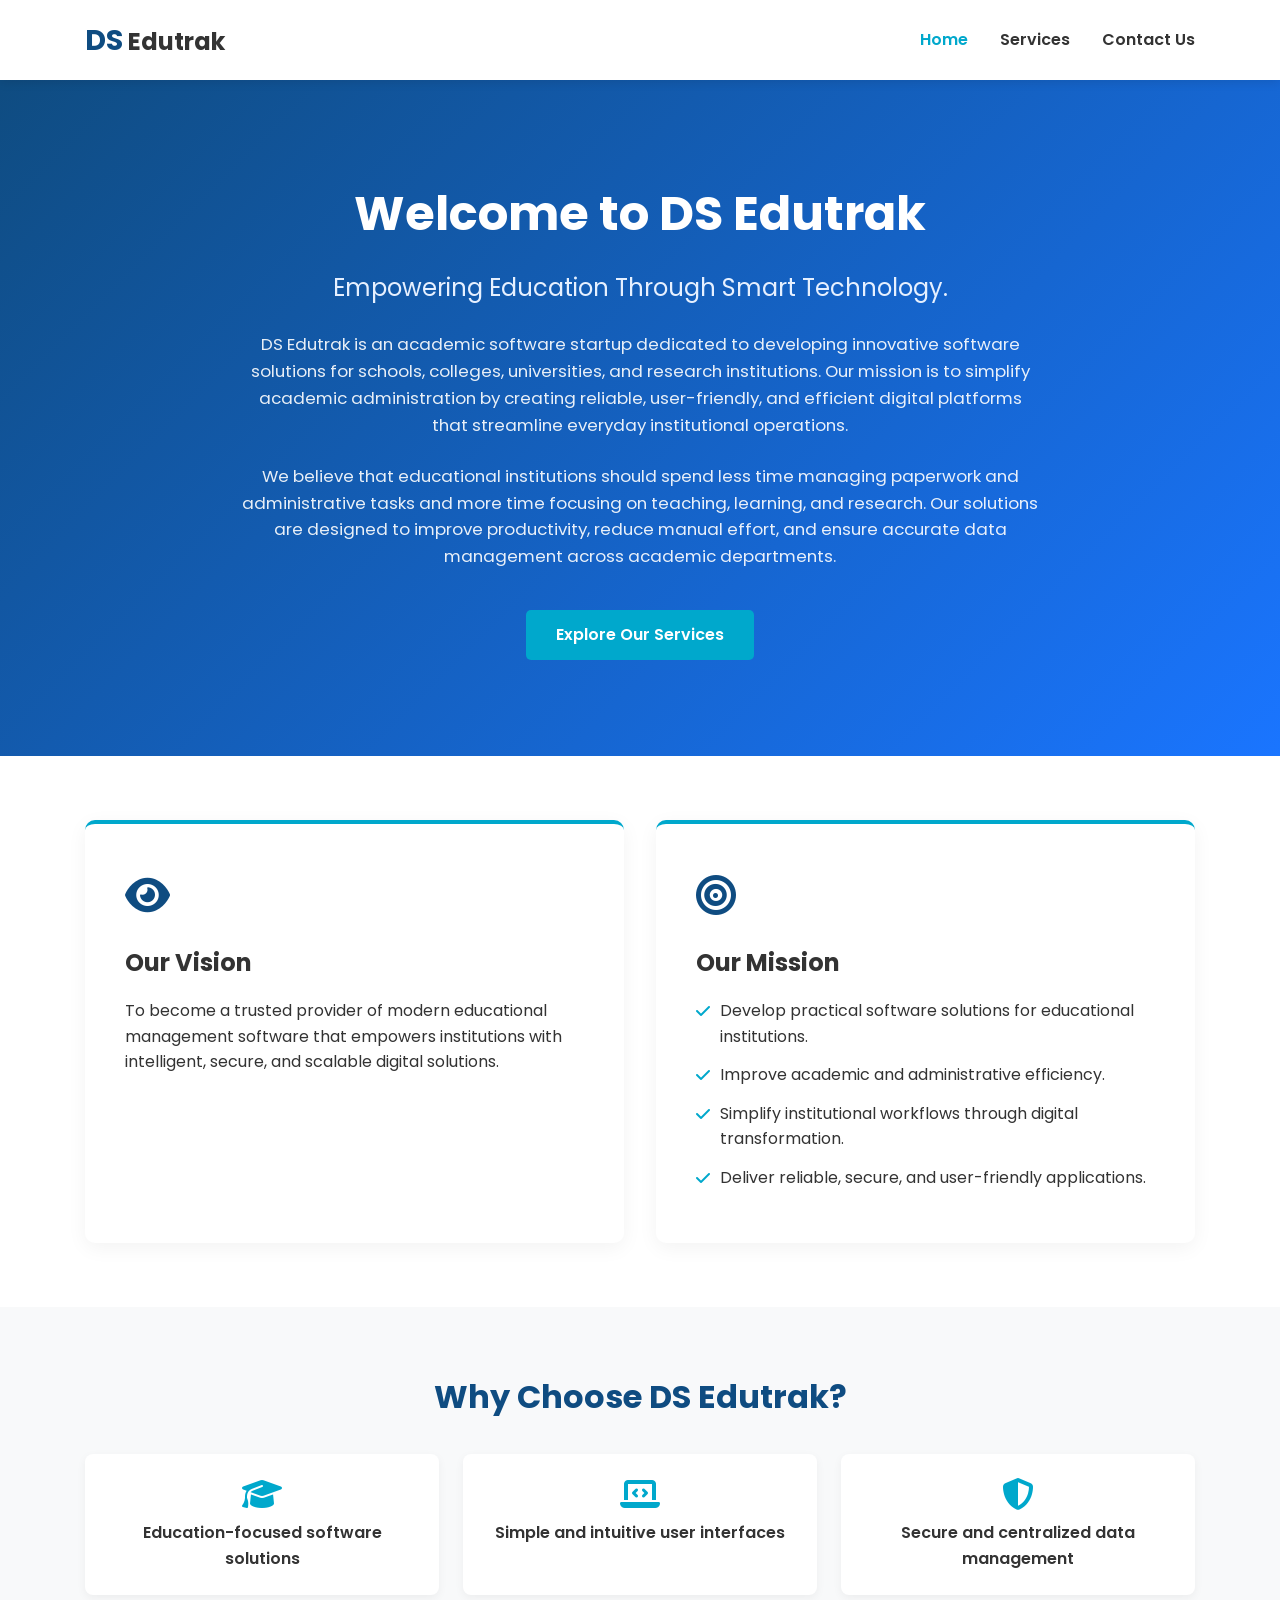
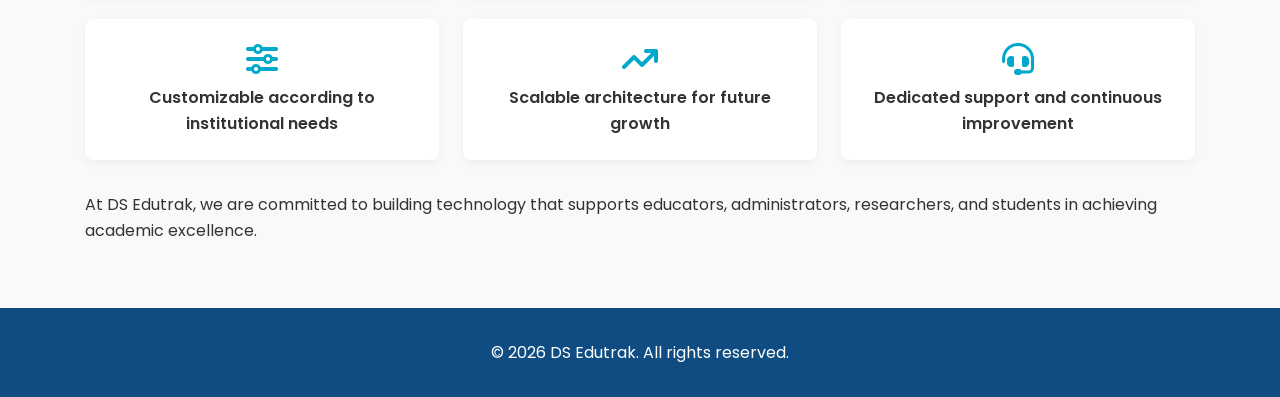
==== index.html @ b426eab2 "pages" ====
<!DOCTYPE html>
<html lang="en">
<head>
    <meta charset="UTF-8">
    <!-- THIS is the magic line that makes it mobile adjustable -->
    <meta name="viewport" content="width=device-width, initial-scale=1.0">
    
    <title>DS Edutrak | Smart Educational Technology</title>

    <!-- Google Fonts: Poppins -->
    <link href="https://fonts.googleapis.com/css2?family=Poppins:wght@300;400;600;700&display=swap" rel="stylesheet">
    
    <!-- FontAwesome for Icons (Mobile Menu, etc.) -->
    <link rel="stylesheet" href="https://cdnjs.cloudflare.com/ajax/libs/font-awesome/6.4.0/css/all.min.css">
    
    <!-- Our Custom CSS -->
    <link rel="stylesheet" href="css/style.css">
</head>
<body>

    <!-- ================= HEADER & NAVIGATION ================= -->
    <header>
        <div class="container header-container">
            <!-- Our CSS-based Logo -->
            <a href="index.html" class="logo">
                <span class="logo-ds">DS</span> Edutrak
            </a>

            <!-- Mobile Menu Toggle Button -->
            <button class="mobile-menu-btn" id="menu-btn">
                <i class="fa-solid fa-bars"></i>
            </button>

            <!-- Navigation Links -->
            <nav id="nav-menu">
                <ul class="nav-links">
                    <li><a href="index.html" class="active">Home</a></li>
                    <li><a href="services.html">Services</a></li>
                    <li><a href="contact.html">Contact Us</a></li>
                </ul>
            </nav>
        </div>
    </header>

    <!-- ================= MAIN CONTENT AREA ================= -->
    <main>
        
        <!-- Hero / Welcome Section -->
        <section class="hero">
            <div class="container">
                <h1>Welcome to DS Edutrak</h1>
                <h2>Empowering Education Through Smart Technology.</h2>
                <p>DS Edutrak is an academic software startup dedicated to developing innovative software solutions for schools, colleges, universities, and research institutions. Our mission is to simplify academic administration by creating reliable, user-friendly, and efficient digital platforms that streamline everyday institutional operations.</p>
                <p>We believe that educational institutions should spend less time managing paperwork and administrative tasks and more time focusing on teaching, learning, and research. Our solutions are designed to improve productivity, reduce manual effort, and ensure accurate data management across academic departments.</p>
                <a href="services.html" class="btn">Explore Our Services</a>
            </div>
        </section>

        <!-- Vision and Mission Section -->
        <section class="vision-mission section-padding">
            <div class="container grid-2-col">
                
                <!-- Vision Card -->
                <div class="card">
                    <div class="card-icon"><i class="fa-solid fa-eye"></i></div>
                    <h3>Our Vision</h3>
                    <p>To become a trusted provider of modern educational management software that empowers institutions with intelligent, secure, and scalable digital solutions.</p>
                </div>

                <!-- Mission Card -->
                <div class="card">
                    <div class="card-icon"><i class="fa-solid fa-bullseye"></i></div>
                    <h3>Our Mission</h3>
                    <ul class="custom-list">
                        <li><i class="fa-solid fa-check"></i> Develop practical software solutions for educational institutions.</li>
                        <li><i class="fa-solid fa-check"></i> Improve academic and administrative efficiency.</li>
                        <li><i class="fa-solid fa-check"></i> Simplify institutional workflows through digital transformation.</li>
                        <li><i class="fa-solid fa-check"></i> Deliver reliable, secure, and user-friendly applications.</li>
                    </ul>
                </div>

            </div>
        </section>

        <!-- Why Choose Us Section -->
        <section class="why-choose-us section-padding bg-light">
            <div class="container">
                <h2 class="section-title">Why Choose DS Edutrak?</h2>
                
                <div class="features-grid">
                    <div class="feature-item"><i class="fa-solid fa-graduation-cap"></i> Education-focused software solutions</div>
                    <div class="feature-item"><i class="fa-solid fa-laptop-code"></i> Simple and intuitive user interfaces</div>
                    <div class="feature-item"><i class="fa-solid fa-shield-halved"></i> Secure and centralized data management</div>
                    <div class="feature-item"><i class="fa-solid fa-sliders"></i> Customizable according to institutional needs</div>
                    <div class="feature-item"><i class="fa-solid fa-arrow-trend-up"></i> Scalable architecture for future growth</div>
                    <div class="feature-item"><i class="fa-solid fa-headset"></i> Dedicated support and continuous improvement</div>
                </div>

                <p class="closing-text">At DS Edutrak, we are committed to building technology that supports educators, administrators, researchers, and students in achieving academic excellence.</p>
            </div>
        </section>

    </main>
    <!-- ================= FOOTER ================= -->
    <footer>
        <div class="container">
            <p>&copy; 2026 DS Edutrak. All rights reserved.</p>
        </div>
    </footer>

    <!-- Our Custom JS -->
    <script src="js/script.js"></script>
</body>
</html>
---- css/style.css ----
/* ================= CSS VARIABLES (Color Palette) ================= */
:root {
    --primary-color: #0f4c81; /* Deep Trust Blue */
    --secondary-color: #00a8cc; /* Vibrant Teal */
    --text-dark: #333333;
    --text-light: #666666;
    --bg-light: #f8f9fa;
    --white: #ffffff;
    --transition: all 0.3s ease;
}

/* ================= CSS RESET & GLOBAL STYLES ================= */
* {
    margin: 0;
    padding: 0;
    box-sizing: border-box;
}

body {
    font-family: 'Poppins', sans-serif;
    line-height: 1.6;
    color: var(--text-dark);
    background-color: var(--white);
}

a {
    text-decoration: none;
    color: var(--text-dark);
}

ul {
    list-style: none;
}

.container {
    max-width: 1150px;
    margin: 0 auto;
    padding: 0 20px;
}

.section-padding {
    padding: 4rem 0;
}

.bg-light {
    background-color: var(--bg-light);
}

.text-center {
    text-align: center;
}

.mt-2 {
    margin-top: 1.5rem;
}

.section-title {
    font-size: 2rem;
    color: var(--primary-color);
    margin-bottom: 2rem;
    text-align: center;
}

/* Buttons */
.btn {
    display: inline-block;
    background-color: var(--secondary-color);
    color: var(--white);
    padding: 12px 30px;
    border-radius: 5px;
    font-weight: 600;
    transition: var(--transition);
    border: none;
    cursor: pointer;
}

.btn:hover {
    background-color: var(--primary-color);
    transform: translateY(-2px);
}

/* ================= HEADER & NAVIGATION ================= */
header {
    background-color: var(--white);
    box-shadow: 0 2px 10px rgba(0,0,0,0.1);
    position: sticky;
    top: 0;
    z-index: 1000;
}

.header-container {
    display: flex;
    justify-content: space-between;
    align-items: center;
    height: 80px;
}

/* CSS Logo */
.logo {
    font-size: 1.5rem;
    font-weight: 700;
    color: var(--text-dark);
}
.logo-ds {
    color: var(--primary-color);
    font-size: 1.8rem;
}

.nav-links {
    display: flex;
    gap: 2rem;
}

.nav-links a {
    font-weight: 600;
    font-size: 1rem;
    transition: var(--transition);
}

.nav-links a:hover, .nav-links a.active {
    color: var(--secondary-color);
}

.mobile-menu-btn {
    display: none; /* Hidden on desktop */
    font-size: 1.5rem;
    background: none;
    border: none;
    cursor: pointer;
    color: var(--primary-color);
}

/* ================= HOME PAGE STYLES ================= */
.hero {
    background: linear-gradient(135deg, var(--primary-color) 0%, #1a75ff 100%);
    color: var(--white);
    padding: 6rem 0;
    text-align: center;
}

.hero h1 {
    font-size: 3rem;
    margin-bottom: 1rem;
}

.hero h2 {
    font-size: 1.5rem;
    font-weight: 400;
    margin-bottom: 1.5rem;
    color: #e6f0ff;
}

.hero p {
    max-width: 800px;
    margin: 0 auto 1.5rem auto;
    font-size: 1.05rem;
    opacity: 0.9;
}

.hero .btn {
    margin-top: 1rem;
}

/* Grids */
.grid-2-col {
    display: grid;
    grid-template-columns: 1fr 1fr;
    gap: 2rem;
}

/* Cards */
.card {
    background: var(--white);
    padding: 2.5rem;
    border-radius: 10px;
    box-shadow: 0 5px 20px rgba(0,0,0,0.05);
    border-top: 4px solid var(--secondary-color);
    transition: var(--transition);
}

.card:hover {
    transform: translateY(-5px);
    box-shadow: 0 8px 25px rgba(0,0,0,0.1);
}

.card-icon {
    font-size: 2.5rem;
    color: var(--primary-color);
    margin-bottom: 1rem;
}

.card h3 {
    margin-bottom: 1rem;
    font-size: 1.5rem;
}

.custom-list li {
    margin-bottom: 0.8rem;
    display: flex;
    align-items: flex-start;
    gap: 10px;
}

.custom-list i {
    color: var(--secondary-color);
    margin-top: 5px;
}

/* Features Grid */
.features-grid {
    display: grid;
    grid-template-columns: repeat(3, 1fr);
    gap: 1.5rem;
    margin-bottom: 2rem;
}

.feature-item {
    background: var(--white);
    padding: 1.5rem;
    border-radius: 8px;
    box-shadow: 0 3px 10px rgba(0,0,0,0.05);
    display: flex;
    flex-direction: column;
    align-items: center;
    text-align: center;
    font-weight: 600;
    gap: 10px;
}

.feature-item i {
    font-size: 2rem;
    color: var(--secondary-color);
}

/* ================= INTERNAL PAGES (Services & Contact) ================= */
.page-header {
    background-color: var(--bg-light);
    padding: 4rem 0;
    text-align: center;
    border-bottom: 1px solid #e0e0e0;
}

.page-header h1 {
    color: var(--primary-color);
    font-size: 2.5rem;
    margin-bottom: 1rem;
}

.page-header p {
    max-width: 700px;
    margin: 0 auto;
    font-size: 1.1rem;
    color: var(--text-light);
}

/* Services Grid */
.services-grid {
    display: grid;
    grid-template-columns: repeat(auto-fit, minmax(300px, 1fr));
    gap: 2rem;
}

.service-card {
    background: var(--white);
    border: 1px solid #eee;
    padding: 2rem;
    border-radius: 8px;
    transition: var(--transition);
}

.service-card:hover {
    box-shadow: 0 10px 30px rgba(0,0,0,0.08);
    border-color: var(--secondary-color);
}

.service-icon {
    font-size: 2rem;
    color: var(--secondary-color);
    margin-bottom: 1rem;
}

.service-card h3 {
    margin-bottom: 1rem;
    color: var(--primary-color);
}

.custom-dev {
    background: var(--primary-color);
    color: var(--white);
}

.custom-dev h3, .custom-dev .service-icon {
    color: var(--white);
}

/* Tags */
.tags-container {
    display: flex;
    flex-wrap: wrap;
    justify-content: center;
    gap: 1rem;
    margin: 2rem 0;
}

.tag {
    background: rgba(0, 168, 204, 0.1);
    color: var(--primary-color);
    padding: 8px 20px;
    border-radius: 50px;
    font-weight: 600;
    font-size: 0.95rem;
}

/* Contact Info & Form Placeholder */
.info-block {
    background: var(--white);
    padding: 1.5rem;
    border-radius: 8px;
    box-shadow: 0 2px 10px rgba(0,0,0,0.05);
}

.info-block h3 {
    color: var(--primary-color);
    margin-bottom: 0.5rem;
}

.form-placeholder {
    background: var(--bg-light);
    border: 2px dashed #ccc;
    height: 100%;
    min-height: 400px;
    display: flex;
    flex-direction: column;
    align-items: center;
    justify-content: center;
    border-radius: 8px;
    color: var(--text-light);
    font-size: 1.2rem;
}

.form-placeholder i {
    font-size: 3rem;
    margin-bottom: 1rem;
    color: #ccc;
}

/* ================= FOOTER ================= */
footer {
    background-color: var(--primary-color);
    color: var(--white);
    text-align: center;
    padding: 2rem 0;
    margin-top: auto;
}

/* ================= MOBILE RESPONSIVENESS ================= */
@media (max-width: 768px) {
    .grid-2-col, .features-grid {
        grid-template-columns: 1fr;
    }
    
    .hero h1 {
        font-size: 2.2rem;
    }
    
    /* Mobile Menu Implementation */
    .mobile-menu-btn {
        display: block;
    }
    
    #nav-menu {
        position: absolute;
        top: 80px;
        left: 0;
        width: 100%;
        background-color: var(--white);
        box-shadow: 0 10px 10px rgba(0,0,0,0.1);
        transform: translateY(-150%);
        transition: transform 0.3s ease-in-out;
        z-index: -1;
    }
    
    #nav-menu.active {
        transform: translateY(0);
    }
    
    .nav-links {
        flex-direction: column;
        gap: 0;
        padding: 1rem 0;
    }
    
    .nav-links li {
        text-align: center;
    }
    
    .nav-links a {
        display: block;
        padding: 1rem;
    }
}
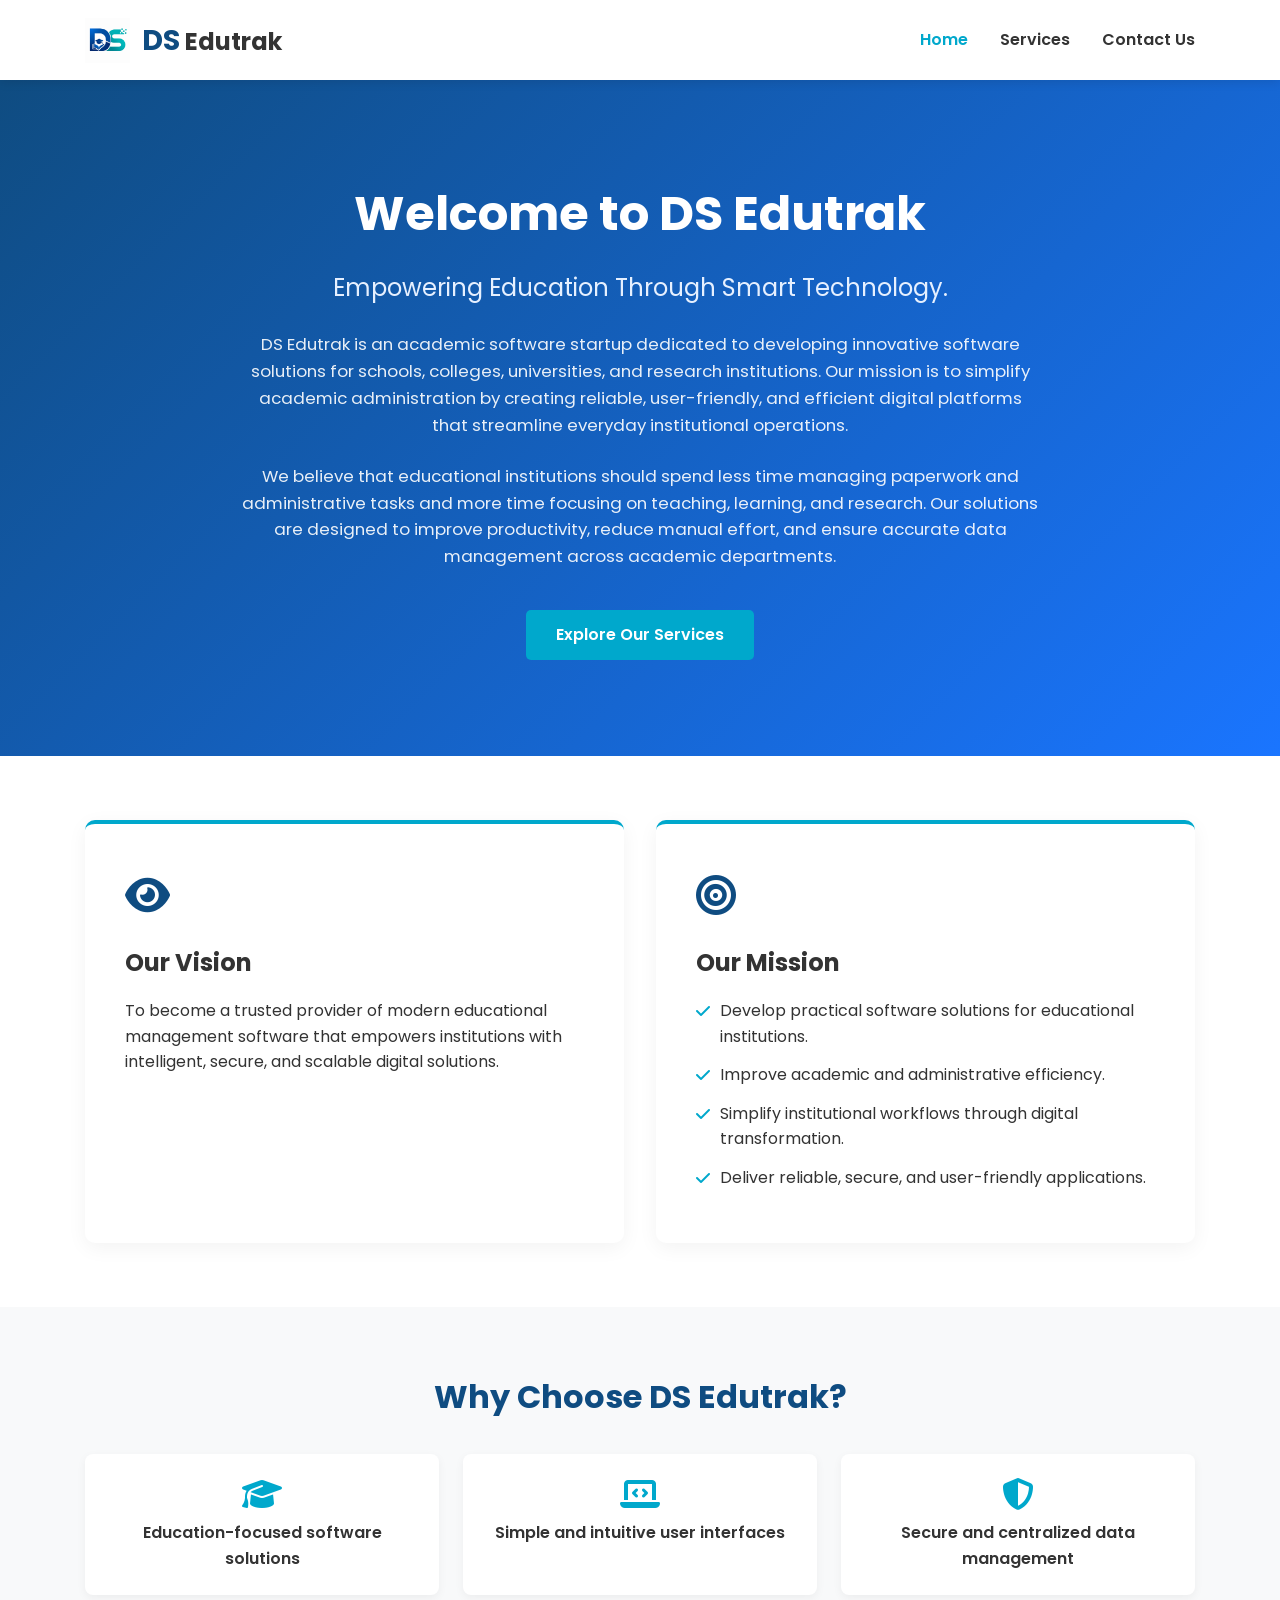
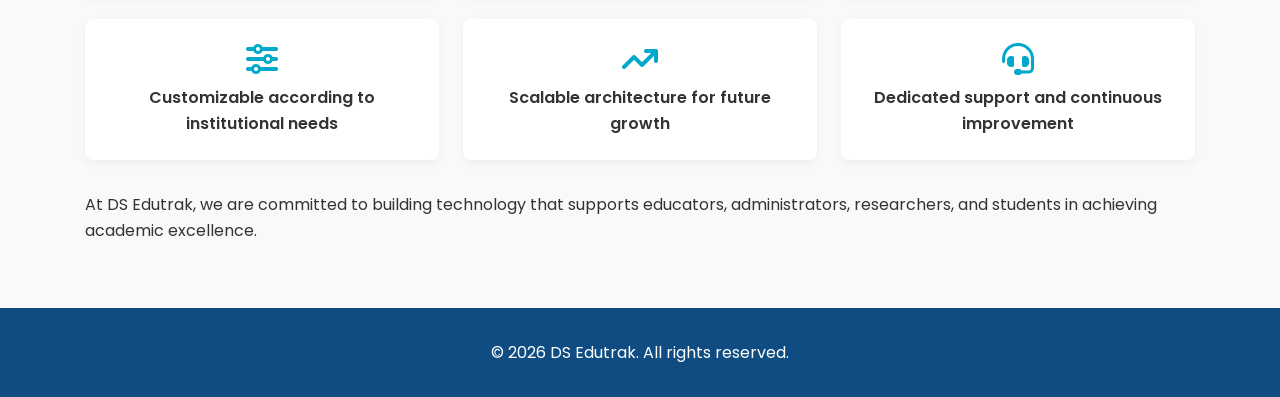
==== commit 985dd529: "logo" ====
--- a/index.html
+++ b/index.html
@@ -23,8 +23,11 @@
         <div class="container header-container">
             <!-- Our CSS-based Logo -->
             <a href="index.html" class="logo">
-                <span class="logo-ds">DS</span> Edutrak
-            </a>
+    <img src="images/logo.png" alt="DS Edutrak Logo" class="logo-img">
+    <div class="logo-text">
+        <span class="logo-ds">DS</span> Edutrak
+    </div>
+</a>
 
             <!-- Mobile Menu Toggle Button -->
             <button class="mobile-menu-btn" id="menu-btn">
--- a/css/style.css
+++ b/css/style.css
@@ -95,12 +95,26 @@
     height: 80px;
 }
 
-/* CSS Logo */
+/* CSS Logo with Image */
 .logo {
+    display: flex;
+    align-items: center;
+    gap: 12px; /* Space between image and text */
+    text-decoration: none;
+}
+
+.logo-img {
+    height: 45px; /* Medium size - adjusts automatically if header changes */
+    width: auto;
+    object-fit: contain;
+}
+
+.logo-text {
     font-size: 1.5rem;
     font-weight: 700;
     color: var(--text-dark);
 }
+
 .logo-ds {
     color: var(--primary-color);
     font-size: 1.8rem;
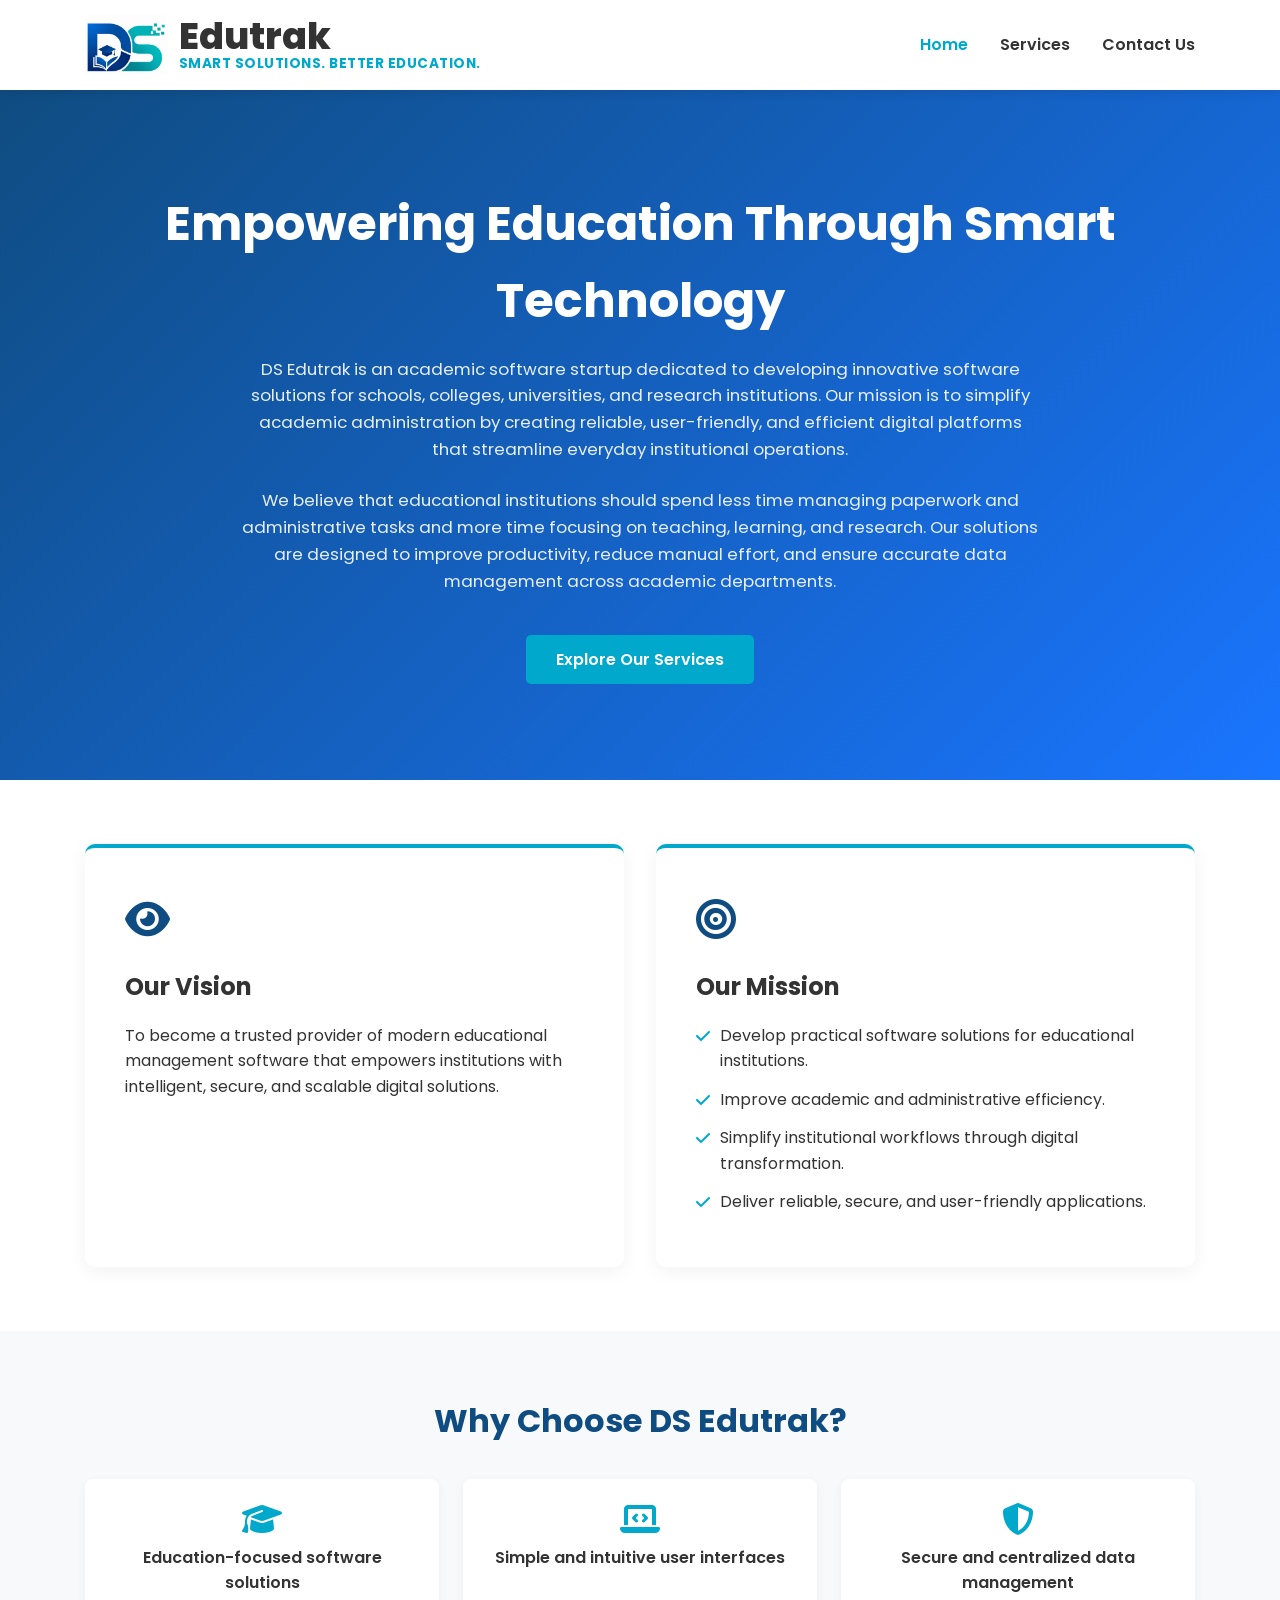
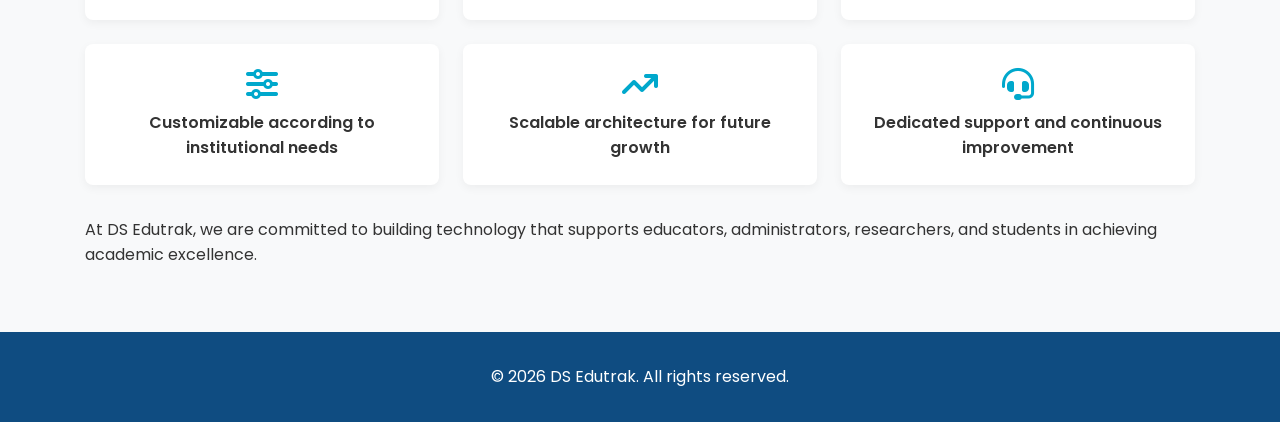
==== commit 1b6d25c6: "logo changed" ====
--- a/index.html
+++ b/index.html
@@ -21,13 +21,14 @@
     <!-- ================= HEADER & NAVIGATION ================= -->
     <header>
         <div class="container header-container">
-            <!-- Our CSS-based Logo -->
+           <!-- New Image Logo + Text + Tagline -->
             <a href="index.html" class="logo">
-    <img src="images/logo.png" alt="DS Edutrak Logo" class="logo-img">
-    <div class="logo-text">
-        <span class="logo-ds">DS</span> Edutrak
-    </div>
-</a>
+                <img src="images/logo.png" alt="DS Edutrak Logo" class="logo-img">
+                <div class="logo-content">
+                    <span class="logo-name">Edutrak</span>
+                    <span class="logo-tagline">Smart solutions. Better education.</span>
+                </div>
+            </a>
 
             <!-- Mobile Menu Toggle Button -->
             <button class="mobile-menu-btn" id="menu-btn">
@@ -51,8 +52,8 @@
         <!-- Hero / Welcome Section -->
         <section class="hero">
             <div class="container">
-                <h1>Welcome to DS Edutrak</h1>
-                <h2>Empowering Education Through Smart Technology.</h2>
+                <h1>Empowering Education Through Smart Technology</h1>
+            
                 <p>DS Edutrak is an academic software startup dedicated to developing innovative software solutions for schools, colleges, universities, and research institutions. Our mission is to simplify academic administration by creating reliable, user-friendly, and efficient digital platforms that streamline everyday institutional operations.</p>
                 <p>We believe that educational institutions should spend less time managing paperwork and administrative tasks and more time focusing on teaching, learning, and research. Our solutions are designed to improve productivity, reduce manual effort, and ensure accurate data management across academic departments.</p>
                 <a href="services.html" class="btn">Explore Our Services</a>
--- a/css/style.css
+++ b/css/style.css
@@ -88,27 +88,57 @@
     z-index: 1000;
 }
 
+/* Update header height */
 .header-container {
     display: flex;
     justify-content: space-between;
     align-items: center;
-    height: 80px;
-}
-
-/* CSS Logo with Image */
+    height: 90px;
+}
+
+/* Container for Image and Text */
 .logo {
     display: flex;
     align-items: center;
-    gap: 12px; /* Space between image and text */
+    gap: 12px; 
     text-decoration: none;
 }
 
+/* The Square DS Image */
 .logo-img {
-    height: 45px; /* Medium size - adjusts automatically if header changes */
+    /* Set this height to perfectly match the text. 
+       If the image looks slightly too small, change 60px to 65px */
+    height: 60px; 
     width: auto;
     object-fit: contain;
 }
 
+/* Stacks the Text and Tagline vertically and aligns them to the left */
+.logo-content {
+    display: flex;
+    flex-direction: column;
+    justify-content: center;
+    align-items: flex-start;
+}
+
+/* The word "Edutrak" */
+.logo-name {
+    font-size: 2.3rem; /* Slightly larger to sit flush with the top of the D */
+    font-weight: 800;  
+    color: var(--text-dark);
+    line-height: 0.9;  /* Pulls the text tighter to eliminate hidden padding */
+}
+
+/* The Tagline below */
+.logo-tagline {
+    font-size: 0.85rem;
+    font-weight: 700;
+    color: var(--secondary-color);
+    margin-top: 4px; 
+    text-transform: uppercase;
+    letter-spacing: 0.5px;
+    line-height: 1;
+}
 .logo-text {
     font-size: 1.5rem;
     font-weight: 700;
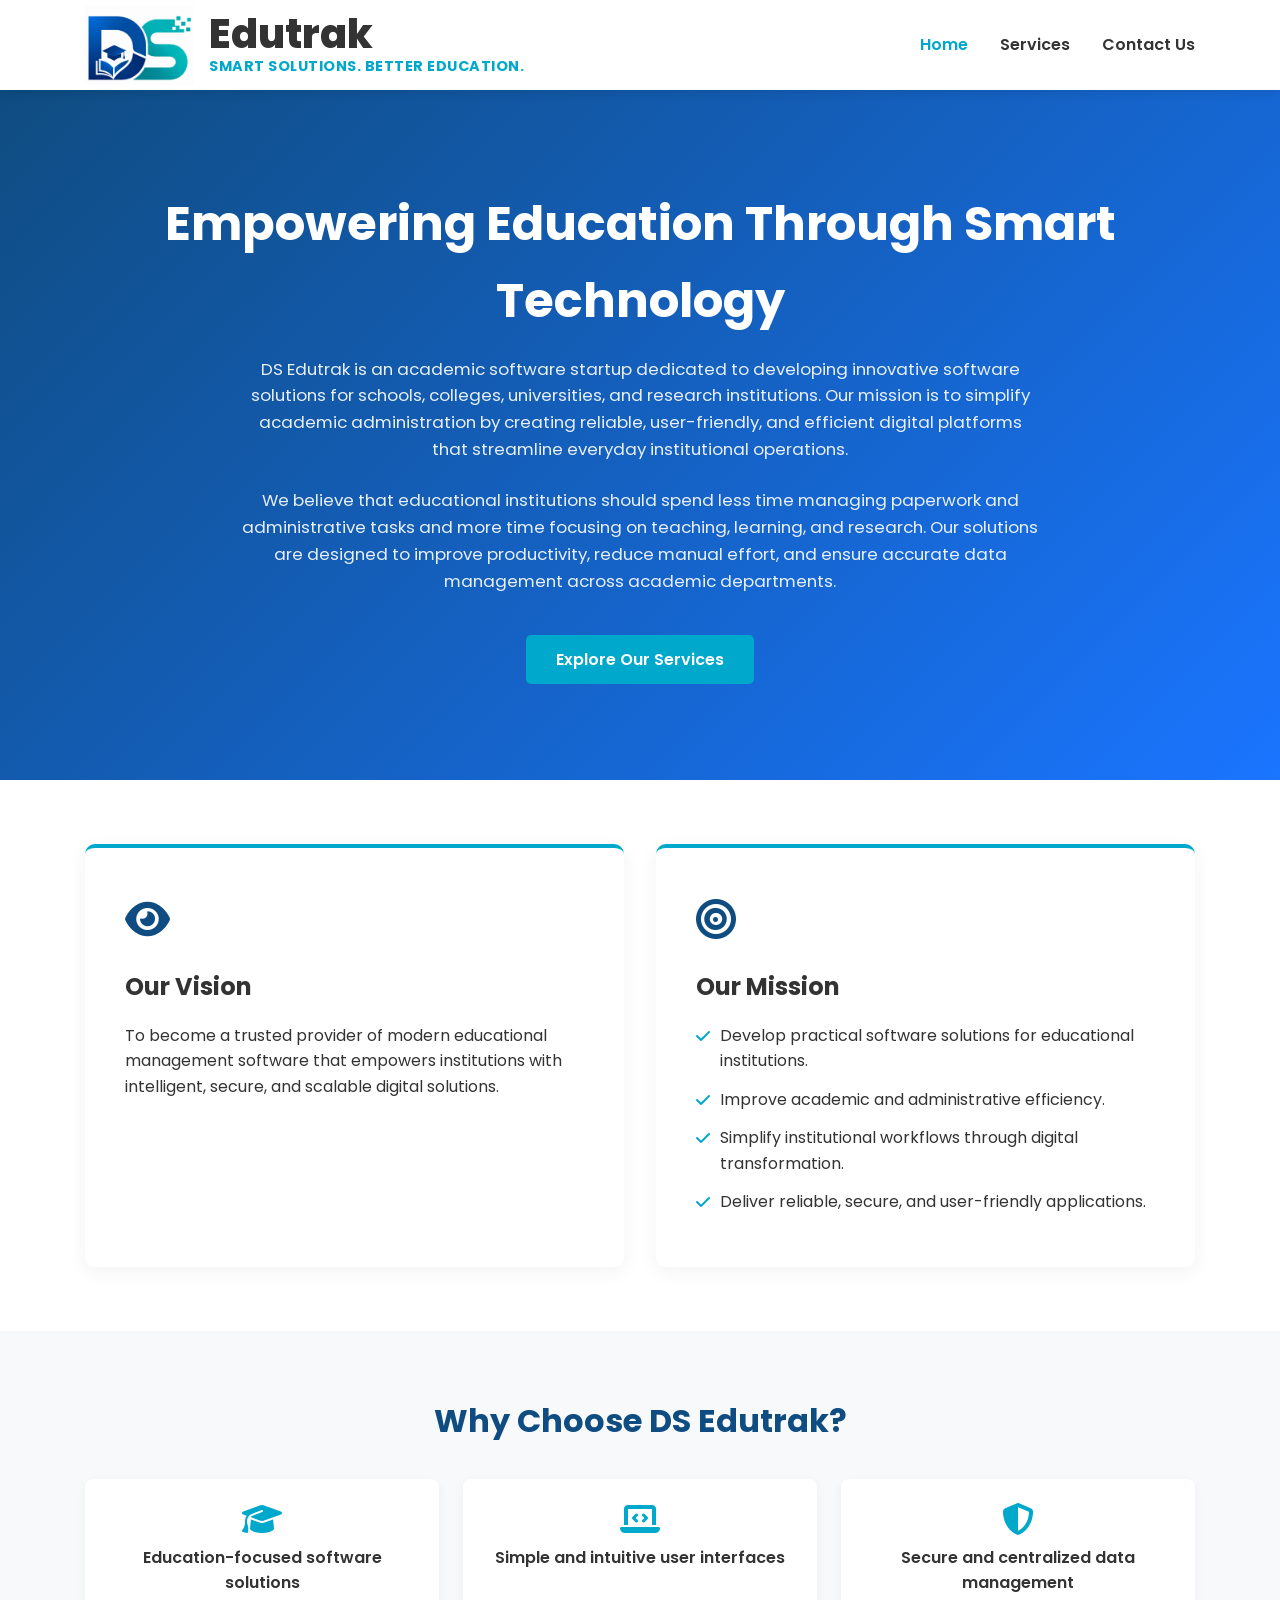
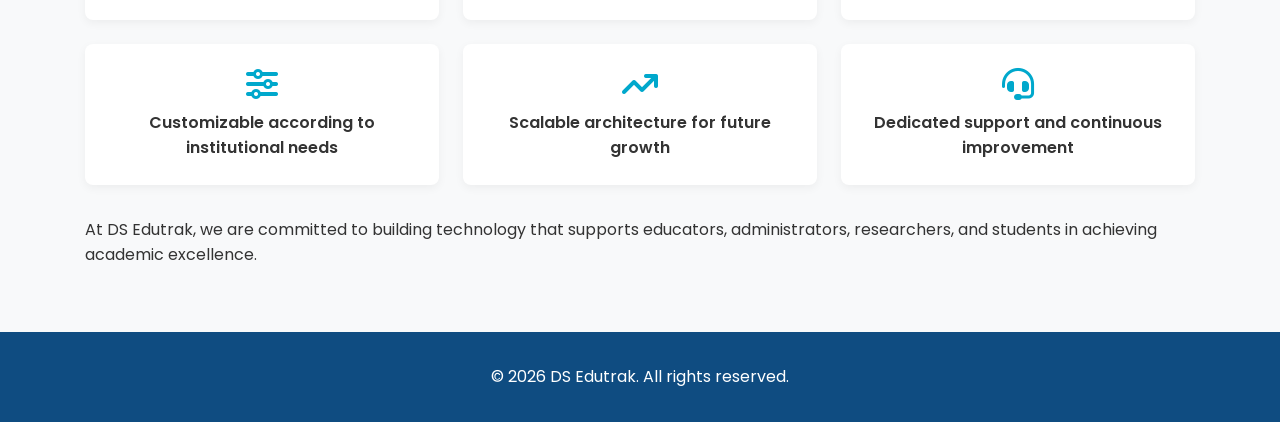
==== commit e6d6a2bb: "google indexing" ====
--- a/index.html
+++ b/index.html
@@ -2,18 +2,29 @@
 <html lang="en">
 <head>
     <meta charset="UTF-8">
-    <!-- THIS is the magic line that makes it mobile adjustable -->
     <meta name="viewport" content="width=device-width, initial-scale=1.0">
     
+    <!-- 1. PASTE YOUR GOOGLE SITE VERIFICATION TAG ON THE EMPTY LINE BELOW -->
+    
+<meta name="google-site-verification" content="qBQzR8AKXt5ij8styoOnA6eYE5Coi_GWFGePiBTYGak" />
+    <!-- Basic SEO -->
     <title>DS Edutrak | Smart Educational Technology</title>
+    <meta name="description" content="DS Edutrak develops reliable, academic, and educational management software solutions for schools, colleges, universities, and research institutions.">
+    <meta name="keywords" content="educational software, school management system, academic software, timetable generation, student data management, edtech">
+    <meta name="author" content="DS Edutrak">
 
-    <!-- Google Fonts: Poppins -->
-    <link href="https://fonts.googleapis.com/css2?family=Poppins:wght@300;400;600;700&display=swap" rel="stylesheet">
-    
-    <!-- FontAwesome for Icons (Mobile Menu, etc.) -->
+    <!-- Open Graph (For Social Media, WhatsApp, LinkedIn Link Sharing) -->
+    <meta property="og:title" content="DS Edutrak | Smart Educational Technology">
+    <meta property="og:description" content="Empowering Education Through Smart Technology. Simple, secure, and scalable institutional software solutions.">
+    <meta property="og:image" content="https://dsedutrak.com/images/logo.png">
+    <meta property="og:url" content="https://dsedutrak.com">
+    <meta property="og:type" content="website">
+
+    <!-- Google Fonts & Icons -->
+    <link href="https://fonts.googleapis.com/css2?family=Poppins:wght@300;400;600;700;800&display=swap" rel="stylesheet">
     <link rel="stylesheet" href="https://cdnjs.cloudflare.com/ajax/libs/font-awesome/6.4.0/css/all.min.css">
     
-    <!-- Our Custom CSS -->
+    <!-- Custom CSS -->
     <link rel="stylesheet" href="css/style.css">
 </head>
 <body>
--- a/css/style.css
+++ b/css/style.css
@@ -95,25 +95,23 @@
     align-items: center;
     height: 90px;
 }
-
 /* Container for Image and Text */
 .logo {
     display: flex;
-    align-items: center;
-    gap: 12px; 
+    align-items: center; /* This keeps them perfectly centered to each other */
+    gap: 15px; 
     text-decoration: none;
 }
 
-/* The Square DS Image */
+/* The Square DS Image - Increased to 80px to match text block height */
 .logo-img {
-    /* Set this height to perfectly match the text. 
-       If the image looks slightly too small, change 60px to 65px */
-    height: 60px; 
+    height: 80px; 
     width: auto;
     object-fit: contain;
-}
-
-/* Stacks the Text and Tagline vertically and aligns them to the left */
+    display: block;
+}
+
+/* Stacks the Text and Tagline vertically */
 .logo-content {
     display: flex;
     flex-direction: column;
@@ -123,23 +121,22 @@
 
 /* The word "Edutrak" */
 .logo-name {
-    font-size: 2.3rem; /* Slightly larger to sit flush with the top of the D */
+    font-size: 2.5rem; 
     font-weight: 800;  
     color: var(--text-dark);
-    line-height: 0.9;  /* Pulls the text tighter to eliminate hidden padding */
+    line-height: 0.85; /* Pulls text extremely tight to eliminate top invisible padding */
 }
 
 /* The Tagline below */
 .logo-tagline {
-    font-size: 0.85rem;
+    font-size: 0.9rem;
     font-weight: 700;
     color: var(--secondary-color);
-    margin-top: 4px; 
+    margin-top: 8px; /* Correct spacing between the big text and tagline */
     text-transform: uppercase;
     letter-spacing: 0.5px;
     line-height: 1;
-}
-.logo-text {
+}.logo-text {
     font-size: 1.5rem;
     font-weight: 700;
     color: var(--text-dark);
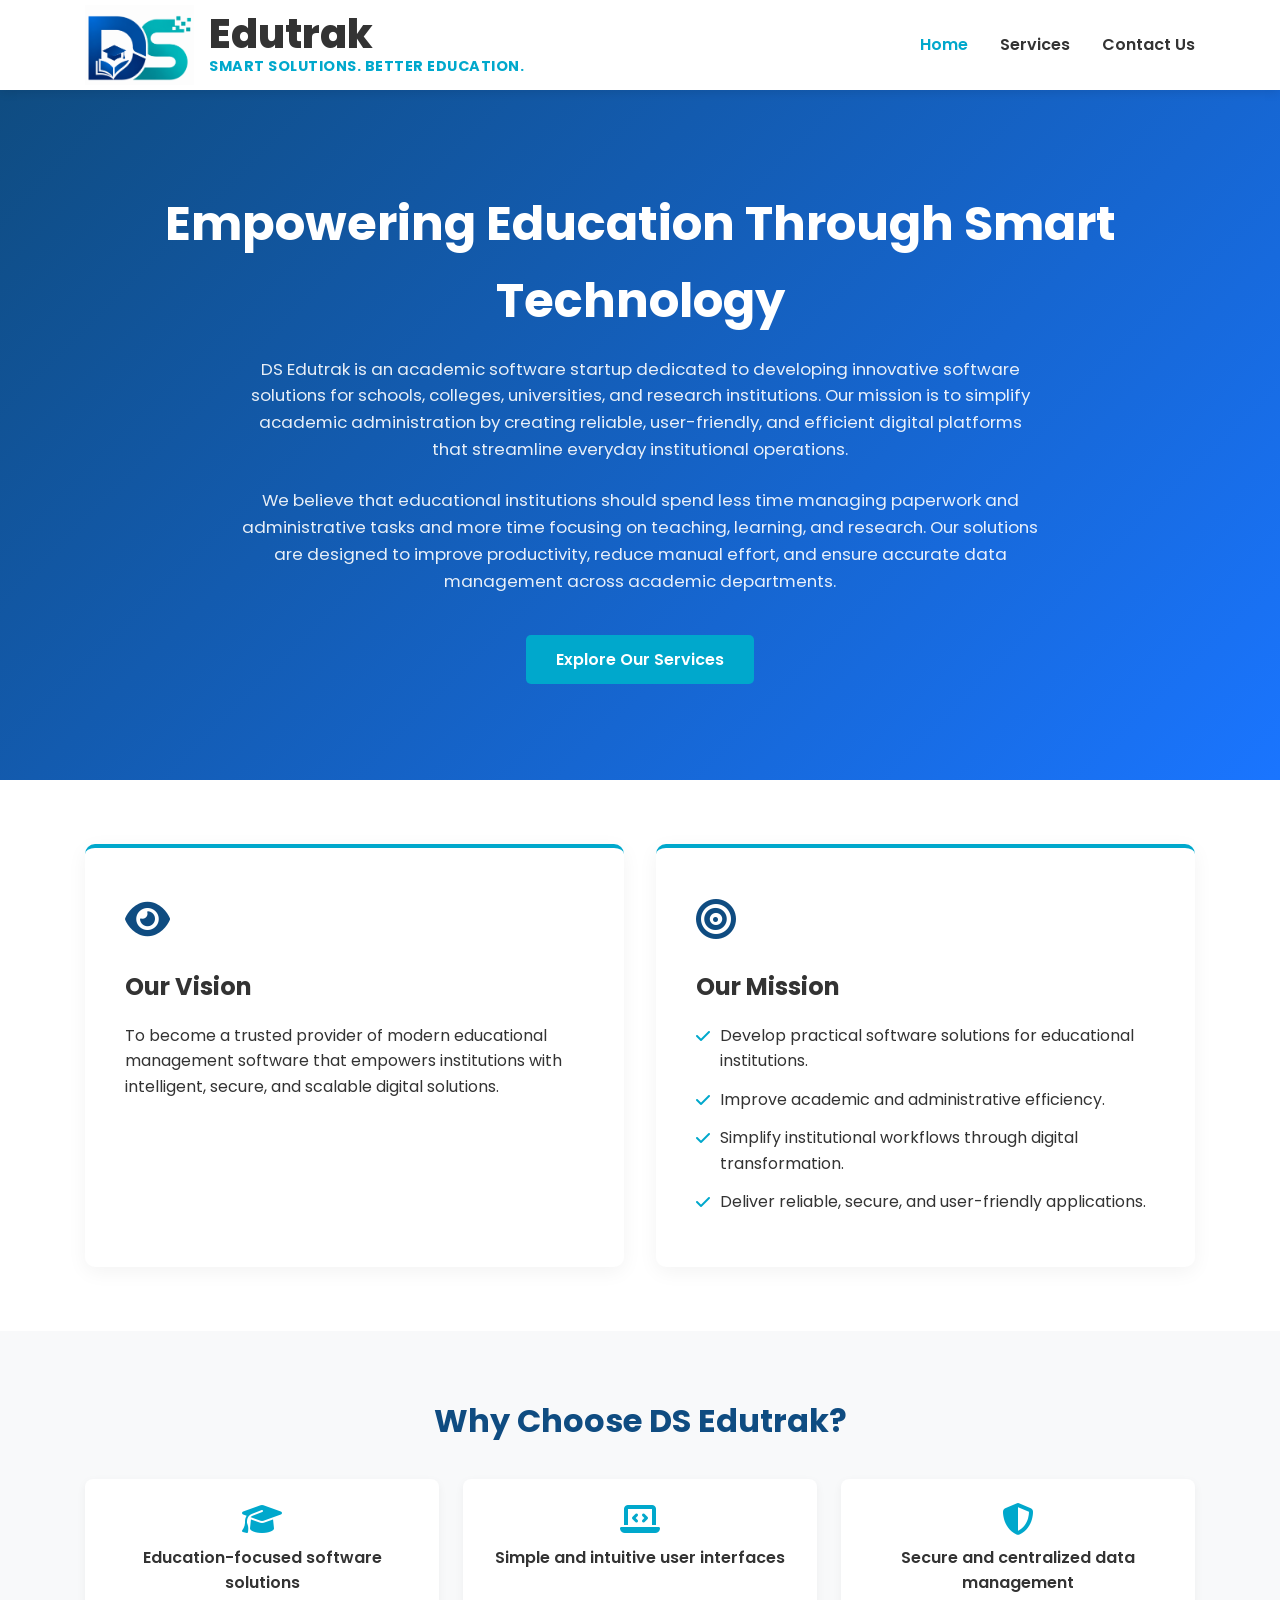
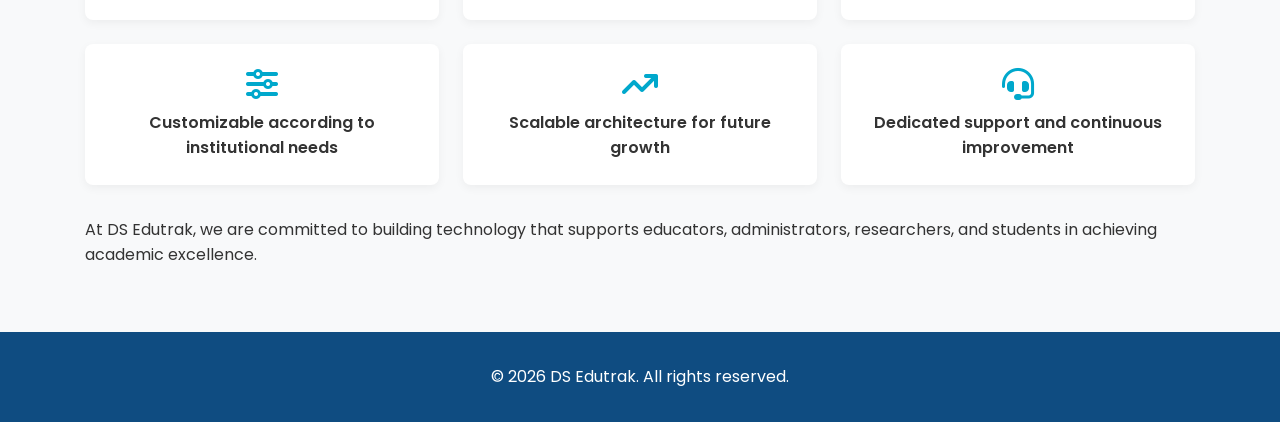
==== commit 17c522e2: "favicon" ====
--- a/index.html
+++ b/index.html
@@ -9,6 +9,9 @@
 <meta name="google-site-verification" content="qBQzR8AKXt5ij8styoOnA6eYE5Coi_GWFGePiBTYGak" />
     <!-- Basic SEO -->
     <title>DS Edutrak | Smart Educational Technology</title>
+    <!-- Favicon (Browser Tab & Google Search Icon) -->
+    <link rel="icon" type="image/png" href="images/favicon.png">
+    <link rel="apple-touch-icon" href="images/favicon.png">
     <meta name="description" content="DS Edutrak develops reliable, academic, and educational management software solutions for schools, colleges, universities, and research institutions.">
     <meta name="keywords" content="educational software, school management system, academic software, timetable generation, student data management, edtech">
     <meta name="author" content="DS Edutrak">
--- a/css/style.css
+++ b/css/style.css
@@ -394,9 +394,21 @@
     margin-top: auto;
 }
 
+/* ================= IFRAME & OVERFLOW FIX ================= */
+html, body {
+    overflow-x: hidden; /* This absolutely prevents the footer cut-off! */
+    width: 100%;
+}
+
+.contact-form-container iframe {
+    max-width: 100%;
+    display: block;
+    margin: 0 auto;
+}
+
 /* ================= MOBILE RESPONSIVENESS ================= */
 @media (max-width: 768px) {
-    .grid-2-col, .features-grid {
+    .grid-2-col, .features-grid, .services-grid {
         grid-template-columns: 1fr;
     }
     
@@ -404,14 +416,36 @@
         font-size: 2.2rem;
     }
     
-    /* Mobile Menu Implementation */
+    /* ---- HEADER LOGO SCALED FOR MOBILE ---- */
+    .header-container {
+        justify-content: flex-start; /* Align everything to the left side */
+        padding: 0 10px;
+    }
+
     .mobile-menu-btn {
         display: block;
-    }
-    
+        order: -1; /* MAGIC CSS: Forces the menu button to the extreme left! */
+        margin-right: 15px; /* Adds space between menu and logo */
+    }
+
+    /* Scales down logo only on phones so tagline doesn't break into two lines */
+    .logo-img {
+        height: 50px; 
+    }
+    
+    .logo-name {
+        font-size: 1.5rem; 
+    }
+    
+    .logo-tagline {
+        font-size: 0.55rem;
+        margin-top: 3px;
+    }
+
+    /* ---- MOBILE DROPDOWN MENU ---- */
     #nav-menu {
         position: absolute;
-        top: 80px;
+        top: 90px; /* Matches the new header height */
         left: 0;
         width: 100%;
         background-color: var(--white);
